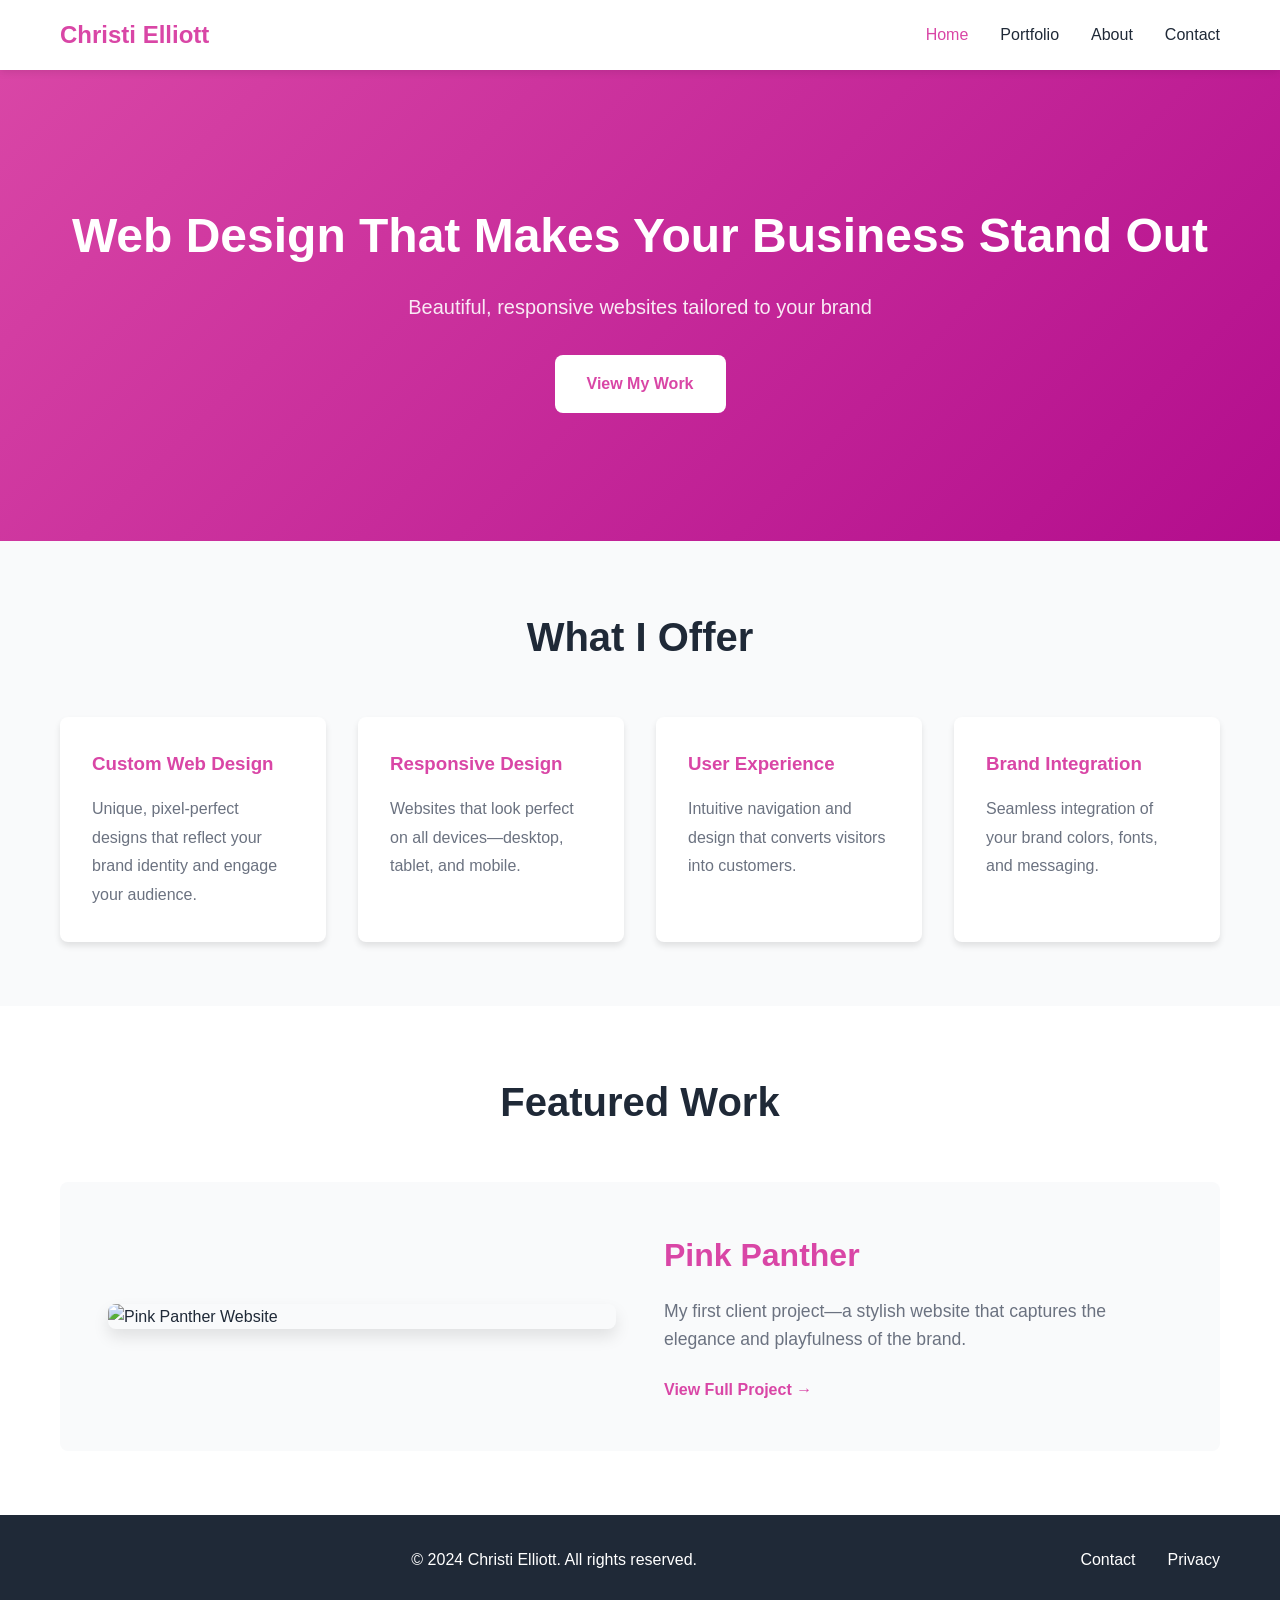
==== index.html @ d7e886c9 "Create portfolio website for web design business with Pink Panther project" ====
<!DOCTYPE html>
<html lang="en">
<head>
    <meta charset="UTF-8">
    <meta name="viewport" content="width=device-width, initial-scale=1.0">
    <title>Christi Elliott - Web Designer</title>
    <link rel="stylesheet" href="style.css">
</head>
<body>
    <nav class="navbar">
        <div class="container">
            <div class="logo">Christi Elliott</div>
            <ul class="nav-menu">
                <li><a href="index.html" class="active">Home</a></li>
                <li><a href="portfolio.html">Portfolio</a></li>
                <li><a href="about.html">About</a></li>
                <li><a href="contact.html">Contact</a></li>
            </ul>
        </div>
    </nav>

    <header class="hero">
        <div class="container">
            <h1>Web Design That Makes Your Business Stand Out</h1>
            <p>Beautiful, responsive websites tailored to your brand</p>
            <a href="portfolio.html" class="cta-button">View My Work</a>
        </div>
    </header>

    <section class="services">
        <div class="container">
            <h2>What I Offer</h2>
            <div class="service-grid">
                <div class="service-card">
                    <h3>Custom Web Design</h3>
                    <p>Unique, pixel-perfect designs that reflect your brand identity and engage your audience.</p>
                </div>
                <div class="service-card">
                    <h3>Responsive Design</h3>
                    <p>Websites that look perfect on all devices—desktop, tablet, and mobile.</p>
                </div>
                <div class="service-card">
                    <h3>User Experience</h3>
                    <p>Intuitive navigation and design that converts visitors into customers.</p>
                </div>
                <div class="service-card">
                    <h3>Brand Integration</h3>
                    <p>Seamless integration of your brand colors, fonts, and messaging.</p>
                </div>
            </div>
        </div>
    </section>

    <section class="featured">
        <div class="container">
            <h2>Featured Work</h2>
            <div class="featured-project">
                <img src="images/pink-panther-preview.jpg" alt="Pink Panther Website">
                <div class="featured-content">
                    <h3>Pink Panther</h3>
                    <p>My first client project—a stylish website that captures the elegance and playfulness of the brand.</p>
                    <a href="portfolio.html#pink-panther" class="view-link">View Full Project →</a>
                </div>
            </div>
        </div>
    </section>

    <footer>
        <div class="container">
            <p>&copy; 2024 Christi Elliott. All rights reserved.</p>
            <div class="footer-links">
                <a href="contact.html">Contact</a>
                <a href="#privacy">Privacy</a>
            </div>
        </div>
    </footer>

    <script src="script.js"></script>
</body>
</html>
---- style.css ----
* {
    margin: 0;
    padding: 0;
    box-sizing: border-box;
}

:root {
    --primary: #d946a6;
    --primary-dark: #b30d8d;
    --accent: #fbbf24;
    --dark: #1f2937;
    --light: #f9fafb;
    --gray: #6b7280;
    --border: #e5e7eb;
}

html {
    scroll-behavior: smooth;
}

body {
    font-family: -apple-system, BlinkMacSystemFont, 'Segoe UI', Roboto, Oxygen, Ubuntu, Cantarell, sans-serif;
    line-height: 1.6;
    color: var(--dark);
}

.container {
    max-width: 1200px;
    margin: 0 auto;
    padding: 0 20px;
}

/* Navigation */
.navbar {
    background: white;
    box-shadow: 0 2px 8px rgba(0, 0, 0, 0.1);
    position: sticky;
    top: 0;
    z-index: 100;
}

.navbar .container {
    display: flex;
    justify-content: space-between;
    align-items: center;
    padding: 1rem 20px;
}

.logo {
    font-size: 1.5rem;
    font-weight: 700;
    color: var(--primary);
}

.nav-menu {
    display: flex;
    list-style: none;
    gap: 2rem;
}

.nav-menu a {
    text-decoration: none;
    color: var(--dark);
    font-weight: 500;
    transition: color 0.3s ease;
}

.nav-menu a:hover,
.nav-menu a.active {
    color: var(--primary);
}

/* Hero Section */
.hero {
    background: linear-gradient(135deg, var(--primary) 0%, var(--primary-dark) 100%);
    color: white;
    padding: 8rem 0;
    text-align: center;
}

.hero h1 {
    font-size: 3rem;
    margin-bottom: 1rem;
    font-weight: 700;
}

.hero p {
    font-size: 1.25rem;
    margin-bottom: 2rem;
    opacity: 0.9;
}

.cta-button {
    display: inline-block;
    background: white;
    color: var(--primary);
    padding: 1rem 2rem;
    border-radius: 8px;
    text-decoration: none;
    font-weight: 600;
    transition: transform 0.3s ease, box-shadow 0.3s ease;
}

.cta-button:hover {
    transform: translateY(-2px);
    box-shadow: 0 10px 20px rgba(0, 0, 0, 0.2);
}

/* Page Header */
.page-header {
    background: linear-gradient(135deg, var(--primary) 0%, var(--primary-dark) 100%);
    color: white;
    padding: 4rem 0;
    text-align: center;
}

.page-header h1 {
    font-size: 2.5rem;
    margin-bottom: 0.5rem;
}

.page-header p {
    font-size: 1.1rem;
    opacity: 0.9;
}

/* Services Section */
.services {
    padding: 4rem 0;
    background: var(--light);
}

.services h2 {
    font-size: 2.5rem;
    text-align: center;
    margin-bottom: 3rem;
    color: var(--dark);
}

.service-grid {
    display: grid;
    grid-template-columns: repeat(auto-fit, minmax(250px, 1fr));
    gap: 2rem;
}

.service-card {
    background: white;
    padding: 2rem;
    border-radius: 8px;
    box-shadow: 0 4px 6px rgba(0, 0, 0, 0.1);
    transition: transform 0.3s ease, box-shadow 0.3s ease;
}

.service-card:hover {
    transform: translateY(-5px);
    box-shadow: 0 12px 20px rgba(0, 0, 0, 0.15);
}

.service-card h3 {
    color: var(--primary);
    margin-bottom: 1rem;
}

.service-card p {
    color: var(--gray);
    line-height: 1.8;
}

/* Featured Section */
.featured {
    padding: 4rem 0;
}

.featured h2 {
    font-size: 2.5rem;
    text-align: center;
    margin-bottom: 3rem;
    color: var(--dark);
}

.featured-project {
    display: grid;
    grid-template-columns: 1fr 1fr;
    gap: 3rem;
    align-items: center;
    background: var(--light);
    padding: 3rem;
    border-radius: 8px;
}

.featured-project img {
    width: 100%;
    border-radius: 8px;
    box-shadow: 0 8px 16px rgba(0, 0, 0, 0.1);
}

.featured-content h3 {
    font-size: 2rem;
    margin-bottom: 1rem;
    color: var(--primary);
}

.featured-content p {
    color: var(--gray);
    font-size: 1.1rem;
    margin-bottom: 1.5rem;
}

.view-link {
    display: inline-block;
    color: var(--primary);
    text-decoration: none;
    font-weight: 600;
    transition: gap 0.3s ease;
}

.view-link:hover {
    color: var(--primary-dark);
}

/* Portfolio Section */
.portfolio {
    padding: 4rem 0;
}

.portfolio-grid {
    display: grid;
    grid-template-columns: repeat(auto-fill, minmax(300px, 1fr));
    gap: 2rem;
}

.portfolio-item {
    background: white;
    border-radius: 8px;
    overflow: hidden;
    box-shadow: 0 4px 6px rgba(0, 0, 0, 0.1);
    transition: transform 0.3s ease, box-shadow 0.3s ease;
}

.portfolio-item:hover {
    transform: translateY(-10px);
    box-shadow: 0 12px 24px rgba(0, 0, 0, 0.15);
}

.portfolio-image {
    width: 100%;
    height: 250px;
    overflow: hidden;
    background: var(--light);
}

.portfolio-image img {
    width: 100%;
    height: 100%;
    object-fit: cover;
    transition: transform 0.3s ease;
}

.portfolio-item:hover .portfolio-image img {
    transform: scale(1.05);
}

.portfolio-info {
    padding: 2rem;
}

.portfolio-info h3 {
    color: var(--primary);
    margin-bottom: 0.5rem;
}

.project-category {
    color: var(--primary);
    font-size: 0.9rem;
    font-weight: 600;
    text-transform: uppercase;
    margin-bottom: 1rem;
}

.project-description {
    color: var(--gray);
    margin-bottom: 1.5rem;
    line-height: 1.8;
}

.project-details {
    display: flex;
    flex-wrap: wrap;
    gap: 0.5rem;
    margin-bottom: 1.5rem;
}

.tag {
    background: var(--light);
    color: var(--primary);
    padding: 0.25rem 0.75rem;
    border-radius: 20px;
    font-size: 0.85rem;
    font-weight: 500;
}

.project-link {
    display: inline-block;
    color: var(--primary);
    text-decoration: none;
    font-weight: 600;
    transition: color 0.3s ease;
}

.project-link:hover {
    color: var(--primary-dark);
}

.coming-soon {
    text-align: center;
    color: var(--gray);
    margin-top: 3rem;
    font-style: italic;
}

/* About Section */
.about {
    padding: 4rem 0;
}

.about-content {
    display: grid;
    grid-template-columns: 1fr 1fr;
    gap: 3rem;
}

.about-text h2 {
    font-size: 2rem;
    margin-bottom: 1.5rem;
    color: var(--primary);
}

.about-text p {
    color: var(--gray);
    margin-bottom: 1rem;
    line-height: 1.8;
}

.about-text h3 {
    margin-top: 2rem;
    margin-bottom: 1rem;
    color: var(--dark);
}

.approach-list {
    list-style: none;
    color: var(--gray);
}

.approach-list li {
    padding: 0.5rem 0;
    padding-left: 1.5rem;
    position: relative;
}

.approach-list li:before {
    content: "✓";
    position: absolute;
    left: 0;
    color: var(--primary);
    font-weight: bold;
}

.about-skills h3 {
    margin-bottom: 1.5rem;
    color: var(--dark);
}

.skills-grid {
    display: grid;
    gap: 1.5rem;
}

.skill {
    background: var(--light);
    padding: 1.5rem;
    border-radius: 8px;
    border-left: 4px solid var(--primary);
}

.skill h4 {
    color: var(--primary);
    margin-bottom: 0.5rem;
}

.skill p {
    color: var(--gray);
    font-size: 0.95rem;
}

/* Contact Section */
.contact {
    padding: 4rem 0;
    background: var(--light);
}

.contact-wrapper {
    display: grid;
    grid-template-columns: 1fr 1fr;
    gap: 3rem;
}

.contact-info h2 {
    font-size: 2rem;
    margin-bottom: 2rem;
    color: var(--primary);
}

.info-item {
    margin-bottom: 2rem;
}

.info-item h4 {
    color: var(--dark);
    margin-bottom: 0.5rem;
}

.info-item p {
    color: var(--gray);
}

.info-item a {
    color: var(--primary);
    text-decoration: none;
    font-weight: 500;
}

.info-item a:hover {
    text-decoration: underline;
}

.contact-info h3 {
    margin-top: 2rem;
    color: var(--dark);
    margin-bottom: 1rem;
}

/* Contact Form */
.contact-form {
    background: white;
    padding: 2rem;
    border-radius: 8px;
    box-shadow: 0 4px 6px rgba(0, 0, 0, 0.1);
}

.form-group {
    margin-bottom: 1.5rem;
}

.form-group label {
    display: block;
    margin-bottom: 0.5rem;
    color: var(--dark);
    font-weight: 500;
}

.form-group input,
.form-group textarea {
    width: 100%;
    padding: 0.75rem;
    border: 1px solid var(--border);
    border-radius: 4px;
    font-family: inherit;
    font-size: 1rem;
    transition: border-color 0.3s ease;
}

.form-group input:focus,
.form-group textarea:focus {
    outline: none;
    border-color: var(--primary);
    box-shadow: 0 0 0 3px rgba(217, 70, 166, 0.1);
}

.submit-button {
    width: 100%;
    background: linear-gradient(135deg, var(--primary) 0%, var(--primary-dark) 100%);
    color: white;
    padding: 1rem;
    border: none;
    border-radius: 4px;
    font-weight: 600;
    font-size: 1rem;
    cursor: pointer;
    transition: transform 0.3s ease, box-shadow 0.3s ease;
}

.submit-button:hover {
    transform: translateY(-2px);
    box-shadow: 0 8px 16px rgba(217, 70, 166, 0.3);
}

/* Footer */
footer {
    background: var(--dark);
    color: white;
    padding: 2rem 0;
    text-align: center;
}

footer .container {
    display: grid;
    grid-template-columns: 1fr auto;
    gap: 2rem;
    align-items: center;
}

.footer-links {
    display: flex;
    gap: 2rem;
    justify-self: end;
}

.footer-links a {
    color: white;
    text-decoration: none;
    transition: color 0.3s ease;
}

.footer-links a:hover {
    color: var(--primary);
}

/* Responsive Design */
@media (max-width: 768px) {
    .hero h1 {
        font-size: 2rem;
    }

    .services h2,
    .featured h2 {
        font-size: 1.75rem;
    }

    .featured-project,
    .about-content,
    .contact-wrapper {
        grid-template-columns: 1fr;
    }

    .nav-menu {
        gap: 1rem;
        font-size: 0.9rem;
    }

    .service-grid {
        grid-template-columns: 1fr;
    }

    footer .container {
        grid-template-columns: 1fr;
        text-align: center;
    }

    .footer-links {
        justify-self: center;
    }
}
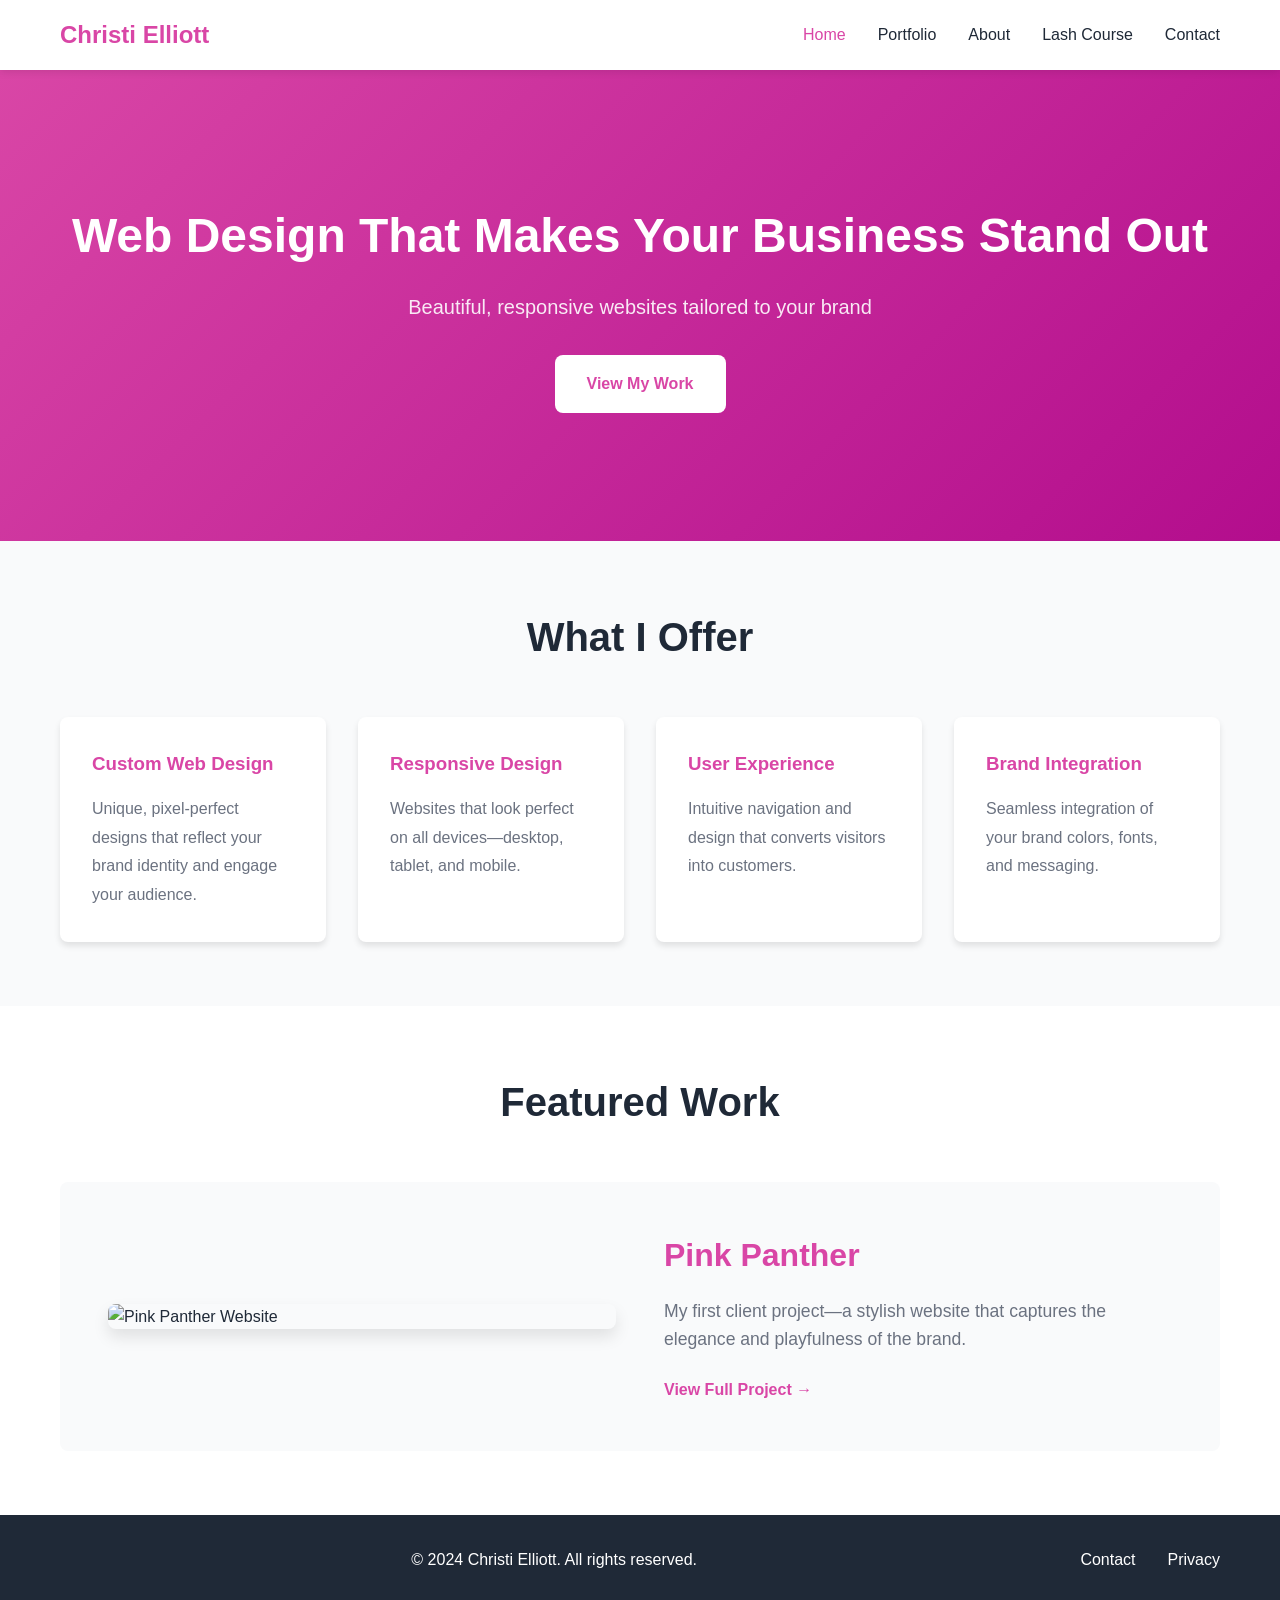
==== commit a1bd38d5: "Create interactive lash course with 6 modules, 25 lessons, and progress tracking - Added comprehensi" ====
--- a/index.html
+++ b/index.html
@@ -14,6 +14,7 @@
                 <li><a href="index.html" class="active">Home</a></li>
                 <li><a href="portfolio.html">Portfolio</a></li>
                 <li><a href="about.html">About</a></li>
+                <li><a href="course.html">Lash Course</a></li>
                 <li><a href="contact.html">Contact</a></li>
             </ul>
         </div>
